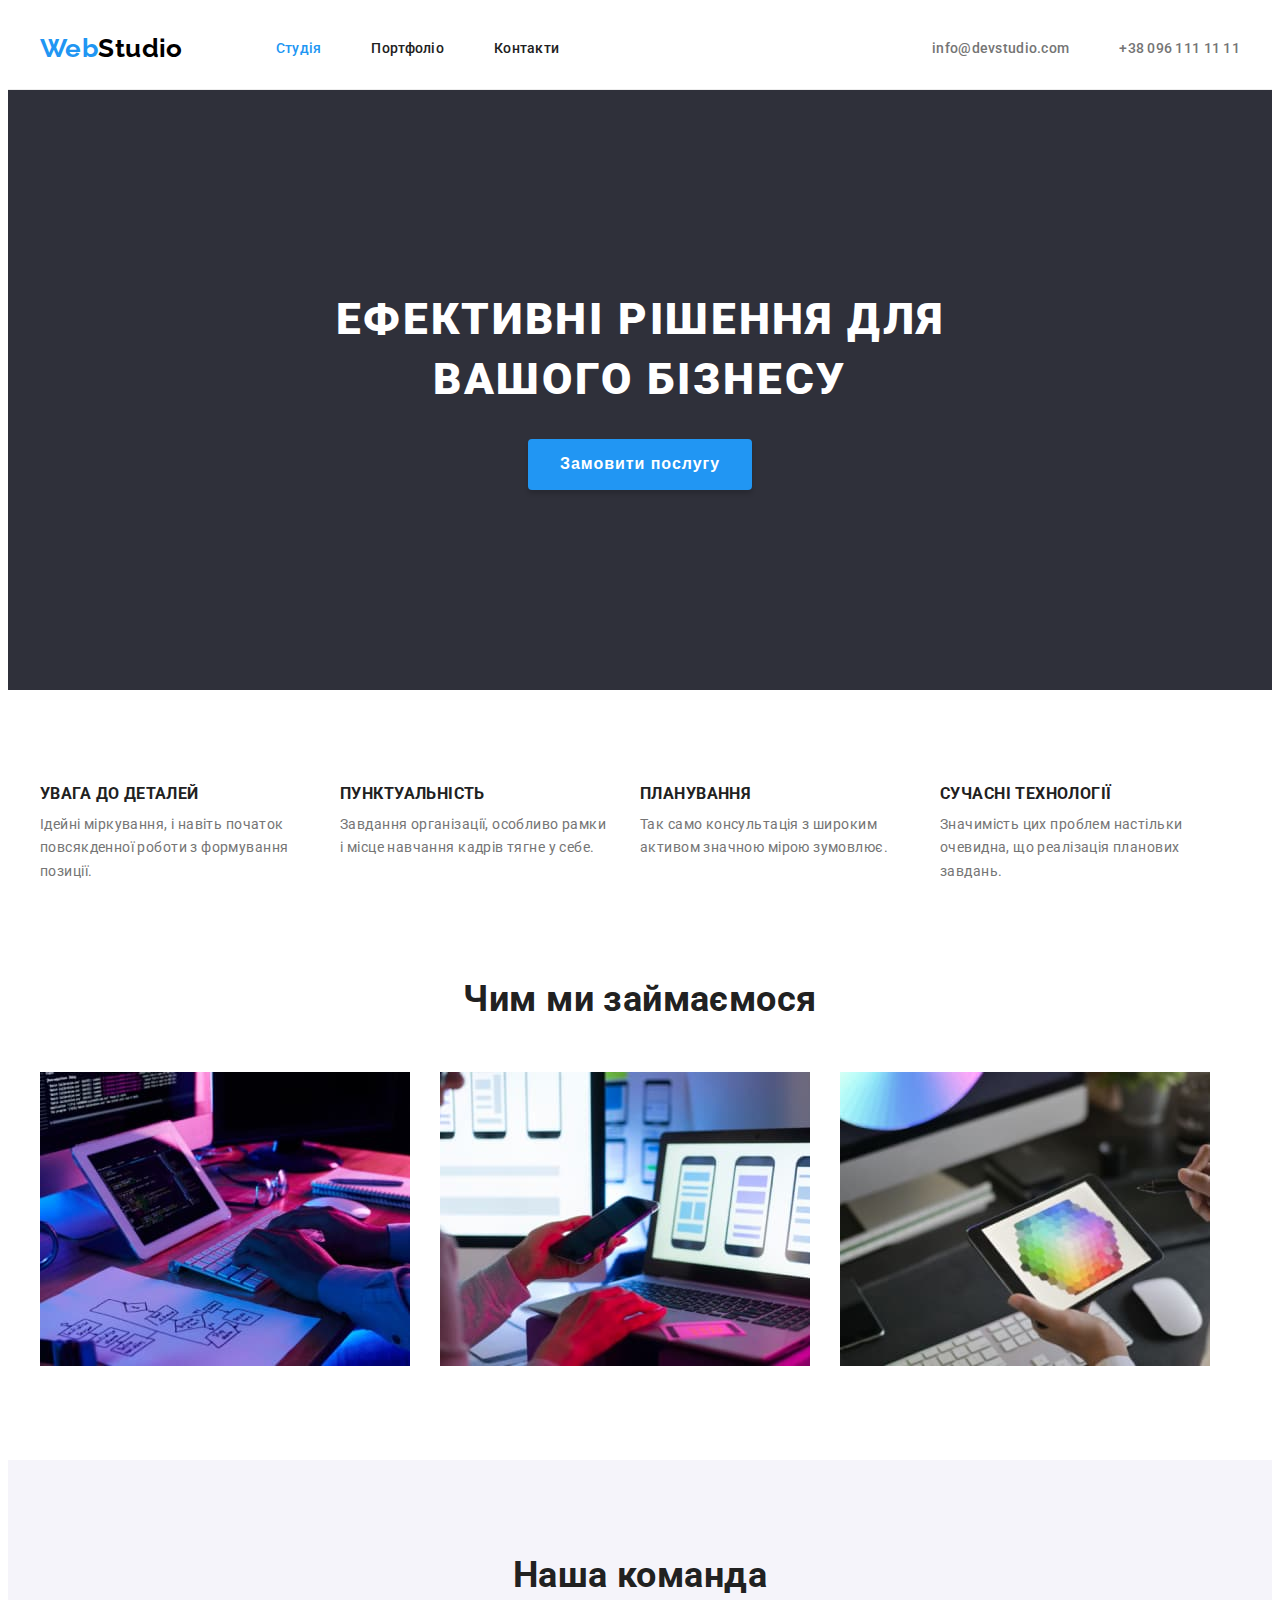
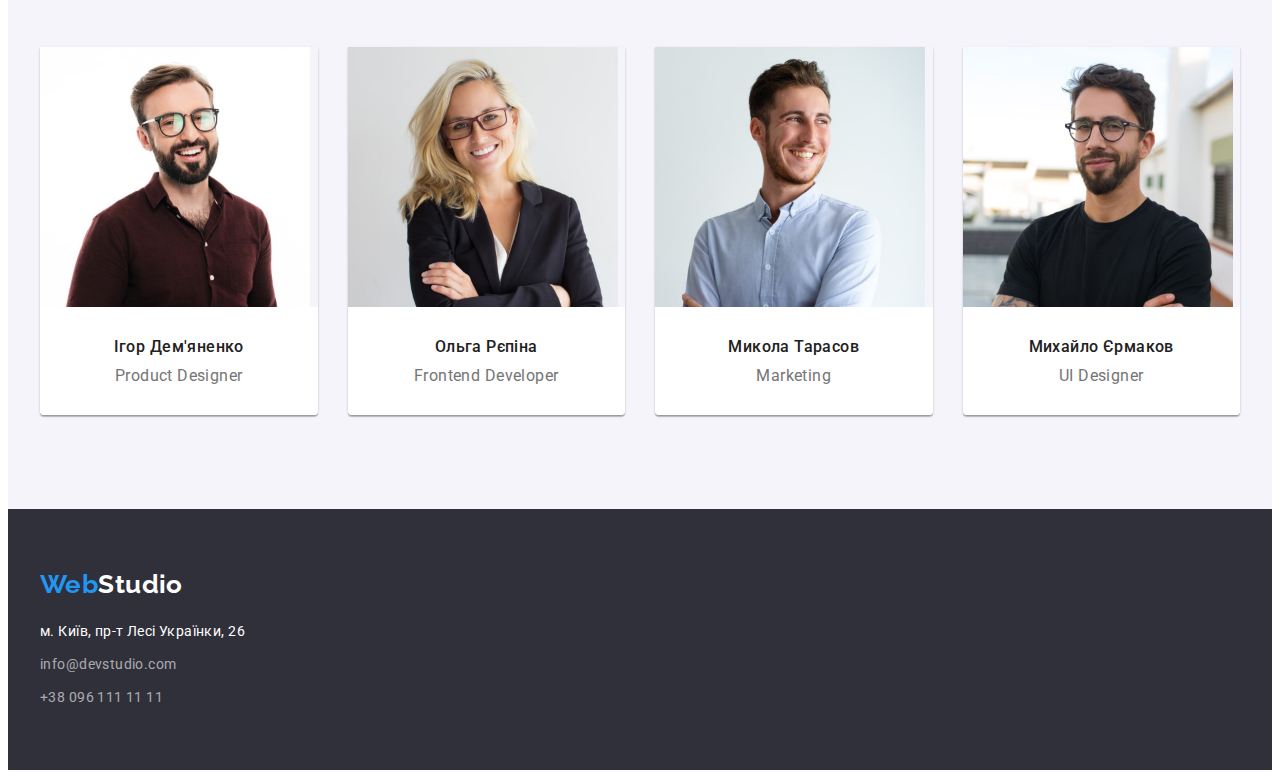
==== index.html @ 04709616 "Start pages" ====
<!DOCTYPE html>
<html lang="uk">
  <head>
    <meta charset="UTF-8" />
    <meta http-equiv="X-UA-Compatible" content="IE=edge" />
    <meta name="viewport" content="width=device-width, initial-scale=1.0" />
    <title>Головна</title>
    <link
      href="https://fonts.googleapis.com/css2?family=Raleway:wght@700&family=Roboto:wght@400;500;700;900&display=swap"
      rel="stylesheet"
    />
    <link
      rel="stylesheet"
      href="https://cdnjs.cloudflare.com/ajax/libs/modern-normalize/1.1.0/modern-normalize.min.css"
      integrity="sha512-wpPYUAdjBVSE4KJnH1VR1HeZfpl1ub8YT/NKx4PuQ5NmX2tKuGu6U/JRp5y+Y8XG2tV+wKQpNHVUX03MfMFn9Q=="
      crossorigin="anonymous"
      referrerpolicy="no-referrer"
    />
    <link rel="stylesheet" href="./css/style.css" />
  </head>
  <body>
    <header class="header">
      <div class="container">
        <a href="" class="logo"><span class="logo-wrap">Web</span>Studio</a>
        <nav class="nav">
          <ul class="list link-menu">
            <li class="list-item">
              <a href="./index.html" class="nav-link current">Студія</a>
            </li>
            <li class="list-item">
              <a href="./portfolio.html" class="nav-link">Портфоліо</a>
            </li>
            <li class="list-item"><a href="" class="nav-link">Контакти</a></li>
          </ul>
        </nav>
        <ul class="list link-menu contact-menu">
          <li class="list-item contact-item">
            <a href="mailto:info@devstudio.com" class="nav-link nav-contact"
              >info@devstudio.com</a
            >
          </li>
          <li class="list-item contact-item">
            <a href="tel:+380961111111" class="nav-link nav-contact"
              >+38 096 111 11 11</a
            >
          </li>
        </ul>
      </div>
    </header>

    <main>
      <section class="hero">
        <div class="container">
          <h1 class="hero-title">
            Ефективні рішення для<br />
            вашого бізнесу
          </h1>
          <button type="button" class="btn">Замовити послугу</button>
        </div>
      </section>

      <section class="section">
        <div class="container">
          <h2 class="visually-hidden">Переваги</h2>
          <ul class="list advantage">
            <li class="advantage-item">
              <h3 class="subtitle">Увага до деталей</h3>
              <p class="text">
                Ідейні міркування, і навіть початок повсякденної роботи з
                формування позиції.
              </p>
            </li>
            <li class="advantage-item">
              <h3 class="subtitle">Пунктуальність</h3>
              <p class="text">
                Завдання організації, особливо рамки і місце навчання кадрів
                тягне у себе.
              </p>
            </li>
            <li class="advantage-item">
              <h3 class="subtitle">Планування</h3>
              <p class="text">
                Так само консультація з широким активом значною мірою зумовлює.
              </p>
            </li>
            <li class="advantage-item">
              <h3 class="subtitle">Сучасні технології</h3>
              <p class="text">
                Значимість цих проблем настільки очевидна, що реалізація
                планових завдань.
              </p>
            </li>
          </ul>
        </div>
      </section>
      <section class="section about-pic">
        <div class="container">
          <h2 class="title">Чим ми займаємося</h2>
          <ul class="list">
            <li class="card-item">
              <img
                class="pic"
                src="./images/img1.jpg"
                alt="Чоловік набирає текст на клавіатурі"
                width="370"
                height="294"
              />
            </li>
            <li class="card-item">
              <img
                class="pic"
                src="./images/img2.jpg"
                alt="Жінка порівнює телефон у руках та на моніторі комп'ютера"
                width="370"
                height="294"
              />
            </li>
            <li class="card-item">
              <img
                class="pic"
                src="./images/img3.jpg"
                alt="Дівчина тримає планшет із різнокольоровим зображенням"
                width="370"
                height="294"
              />
            </li>
          </ul>
        </div>
      </section>
      <section class="section team">
        <div class="container">
          <h2 class="title">Наша команда</h2>
          <ul class="list">
            <li class="list-wrap">
              <img
                class="pic"
                src="./images/person1.jpg"
                alt="Чоловік в окулярах та з бородою"
                width="270"
                height="260"
              />
              <div class="team-wrap">
                <h3 class="subtitle person-name">Ігор Дем'яненко</h3>
                <p lang="en" class="text staff">Product Designer</p>
              </div>
            </li>
            <li class="list-wrap">
              <img
                class="pic"
                src="./images/person2.jpg"
                alt="Світловолоса жінка в окулярах"
                width="270"
                height="260"
              />
              <div class="team-wrap">
                <h3 class="subtitle person-name">Ольга Рєпіна</h3>
                <p lang="en" class="text staff">Frontend Developer</p>
              </div>
            </li>
            <li class="list-wrap">
              <img
                class="pic"
                src="./images/person3.jpg"
                alt="Чоловік з широкою посмішкою"
                width="270"
                height="260"
              />
              <div class="team-wrap">
                <h3 class="subtitle person-name">Микола Тарасов</h3>
                <p lang="en" class="text staff">Marketing</p>
              </div>
            </li>
            <li class="list-wrap">
              <img
                class="pic"
                src="./images/person4.jpg"
                alt="Чоловік з гарною посмішкою та темним волоссям"
                width="270"
                height="260"
              />
              <div class="team-wrap">
                <h3 class="subtitle person-name">Михайло Єрмаков</h3>
                <p lang="en" class="text staff">UI Designer</p>
              </div>
            </li>
          </ul>
        </div>
      </section>
    </main>

    <footer class="footer">
      <div class="container">
        <a href="" class="logo"><span class="logo-wrap">Web</span>Studio</a>
        <address class="address">
          <ul class="list">
            <li class="address-item">
              <a
                class="address-link map-link"
                href="https://goo.gl/maps/sGmAFH82e1hSpcsq9"
                target="_blank"
                rel="noopener noreferrer"
                >м. Київ, пр-т Лесі Українки, 26</a
              >
            </li>
            <li class="address-item">
              <a href="mailto:info@devstudio.com" class="address-link"
                >info@devstudio.com</a
              >
            </li>
            <li class="address-item">
              <a href="tel:+380961111111" class="address-link"
                >+38 096 111 11 11</a
              >
            </li>
          </ul>
        </address>
      </div>
    </footer>
  </body>
</html>
---- css/style.css ----
body {
    font-family: 'Roboto', sans-serif;
    color: #212121;
    font-size: 14px;
    font-weight: 400;
    letter-spacing: 0.03em;
}
:root {
    --sub-bg-color: #2196F3;
    --main-bg-color: #2F303A;
    --sub-text-color: #757575;
    --special-text-color: #ffffff;
    --light-blue-color: #188CE8;
}
.section {
    padding-top: 94px;
    padding-bottom: 94px;
    
}

.list {
    margin-top: 0;
    margin-bottom: 0;
    padding-left: 0;
    list-style: none;
}
.container {
    padding-left: 15px;
    padding-right: 15px;
    margin-left: auto;
    margin-right: auto;
    max-width: 1200px;
    
}
.logo {
    color: #000000;
    font-family: 'Raleway', sans-serif;
    font-weight: 700;
    font-size: 26px;
    line-height: 1.2;
    text-decoration: none;
}
.logo-wrap {
    color: var(--sub-bg-color);
}
.nav-link {
    display: block;
    padding-top: 32px;
    padding-bottom: 32px;
    font-weight: 500;
    line-height: 1.2;
    letter-spacing: 0.02em;
    text-decoration: none;
    color: #212121;
}
.nav-link:hover, .nav-link:focus {
    color: var(--sub-bg-color);
}
.nav-contact {
    color: var(--sub-text-color);
}
.footer {
    padding-top: 60px;
    padding-bottom: 60px;
    background: var(--main-bg-color);
}
.footer .logo {
    display: inline-block;
    margin-bottom: 20px;
    color: var(--special-text-color);
}
.address-link {
    line-height: 1.7;
    color: rgba(255, 255, 255, 0.6);
    text-decoration: none;
    font-style: normal;
}
.address-item:not(:last-child) {
    margin-bottom: 9px;
}
.map-link {
    color: var(--special-text-color);
}

.hero {
    padding: 200px;
    background: var(--main-bg-color);
}
.hero > .container {
    text-align: center;
}
.hero-title {
    margin-top: 0;
    margin-bottom: 30px;
    text-transform: uppercase;
    
    color: var(--special-text-color);
    font-weight: 900;
    font-size: 44px;
    letter-spacing: 0.06em;
    line-height: 1.36;
}
.btn {
    padding-top: 10px;
    padding-right: 32px;
    padding-bottom: 10px;
    padding-left: 32px;
    font-weight: 700;
    font-size: 16px;
    line-height: 1.88;
    letter-spacing: 0.06em;
    background-color: var(--sub-bg-color);
    color: var(--special-text-color);
    border-style: none;
    box-shadow: 0px 4px 4px rgba(0, 0, 0, 0.15);
    border-radius: 4px;
    cursor: pointer;
}
.btn:hover, .btn:focus {
    background-color: var(--light-blue-color);
}
.visually-hidden {
    overflow: hidden;
    position: absolute;
    white-space: nowrap;
    clip: rect(0 0 0 0);
    clip-path: inset(50%);
    height: 1px;
    width: 1px;
}
.subtitle {
    margin-top: 0;
    margin-bottom: 10px;
    text-transform: uppercase;
    font-weight: 700;
}
.text {
    margin-top: 0;
    margin-bottom: 0;
    line-height: 1.71;
    color: var(--sub-text-color);
}
.pic {
    display: block;
}
.title {
    margin-top: 0;
    margin-bottom: 0;
    font-weight: 700;
    font-size: 36px;
    line-height: 1.2;
    text-align: center;
}
.list-wrap {
    border-radius: 0px 0px 4px 4px;
    width: 370px;
    box-shadow: 0px 1px 3px rgba(0, 0, 0, 0.12),
                0px 1px 1px rgba(0, 0, 0, 0.14),
                0px 2px 1px rgba(0, 0, 0, 0.2);
}
.person-name {
    font-weight: 500;
    font-size: 16px;
    line-height: 1.2;
    text-align: center;
    text-transform: none;
}
.staff {
    font-size: 16px;
    line-height: 1.2;
    text-align: center;
}

.list-btn .btn {
    padding-top: 4px;
    padding-right: 22px;
    padding-bottom: 4px;
    padding-left: 22px;
    min-width: 73px;
    font-weight: 500;
    background-color: #F5F4FA;
    border-radius: 4px;
    color: inherit;
    box-shadow: none;
}
.list-btn .btn:hover,
.list-btn .btn:focus {
    background-color: var(--sub-bg-color);
    color: var(--special-text-color);
    box-shadow: 0px 3px 1px rgba(0, 0, 0, 0.1), 
                0px 1px 2px rgba(0, 0, 0, 0.08), 
                0px 2px 2px rgba(0, 0, 0, 0.12);
}

.current {
    color: var(--sub-bg-color);
}
.current:hover {
    color: var(--light-blue-color);
}
.link-menu {
    display: flex;
}
.link-menu > .list-item:not(:last-child) {
    margin-right: 50px;
}
.link-menu > .list-item:first-child {
    margin-left: 93px;
}
.header {
    border-bottom: 1px solid #ECECEC;
}
.header .container {
    display: flex;
    align-items: center;
}
.contact-menu {
    display: flex;
    margin-left: auto;
}

.advantage {
    display: flex;
}
.advantage-item {
    width: 270px;
}

.advantage-item:not(:last-child) {
    margin-right: 30px;
}
.advantage-item .subtitle {
    margin-bottom: 10px;
}

.card-set {
    display: flex;
    flex-wrap: wrap;
    gap: 30px;
}
.pic-item {
    width: 370px;
    
}
.pic-wrap {
    padding-top: 20px;
    padding-right: 20px;
    padding-bottom: 20px;
    padding-left: 20px;
    border-left: 1px solid #EEEEEE;
    border-bottom: 1px solid #EEEEEE;
    border-right: 1px solid #EEEEEE;
}
.title-portfolio {
    margin-bottom: 4px;
    font-size: 18px;
    line-height: 2;
    letter-spacing: 0.06em;
    text-align: start;
   
}
.text-portfolio {
    font-size: 16px;
    line-height: 1.88;
    
}
.about-pic {
    padding-top: 0;
}
.about-pic .title,
.team .title {
    margin-bottom: 50px;
}
.about-pic .list,
.team .list {
    display: flex;
}
.card-item:not(:last-child),
.team .list-wrap:not(:last-child) {
    margin-right: 30px;
}

.list-btn {
    display: flex;
    margin-bottom: 50px;
}

.item-btn:first-child {
    margin-left: auto;
}
.item-btn:last-child {
    margin-right: auto;
}
.list-btn .item-btn:not(:last-child) {
    margin-right: 8px;
}
.team {
    background-color: #F5F4FA;
}
.team-wrap {
    border-radius: 0px 0px 4px 4px;
    padding-top: 30px;
    padding-bottom: 30px;
    padding-right: 30px;
    padding-left: 30px;
    background-color: #FFFFFF;
}
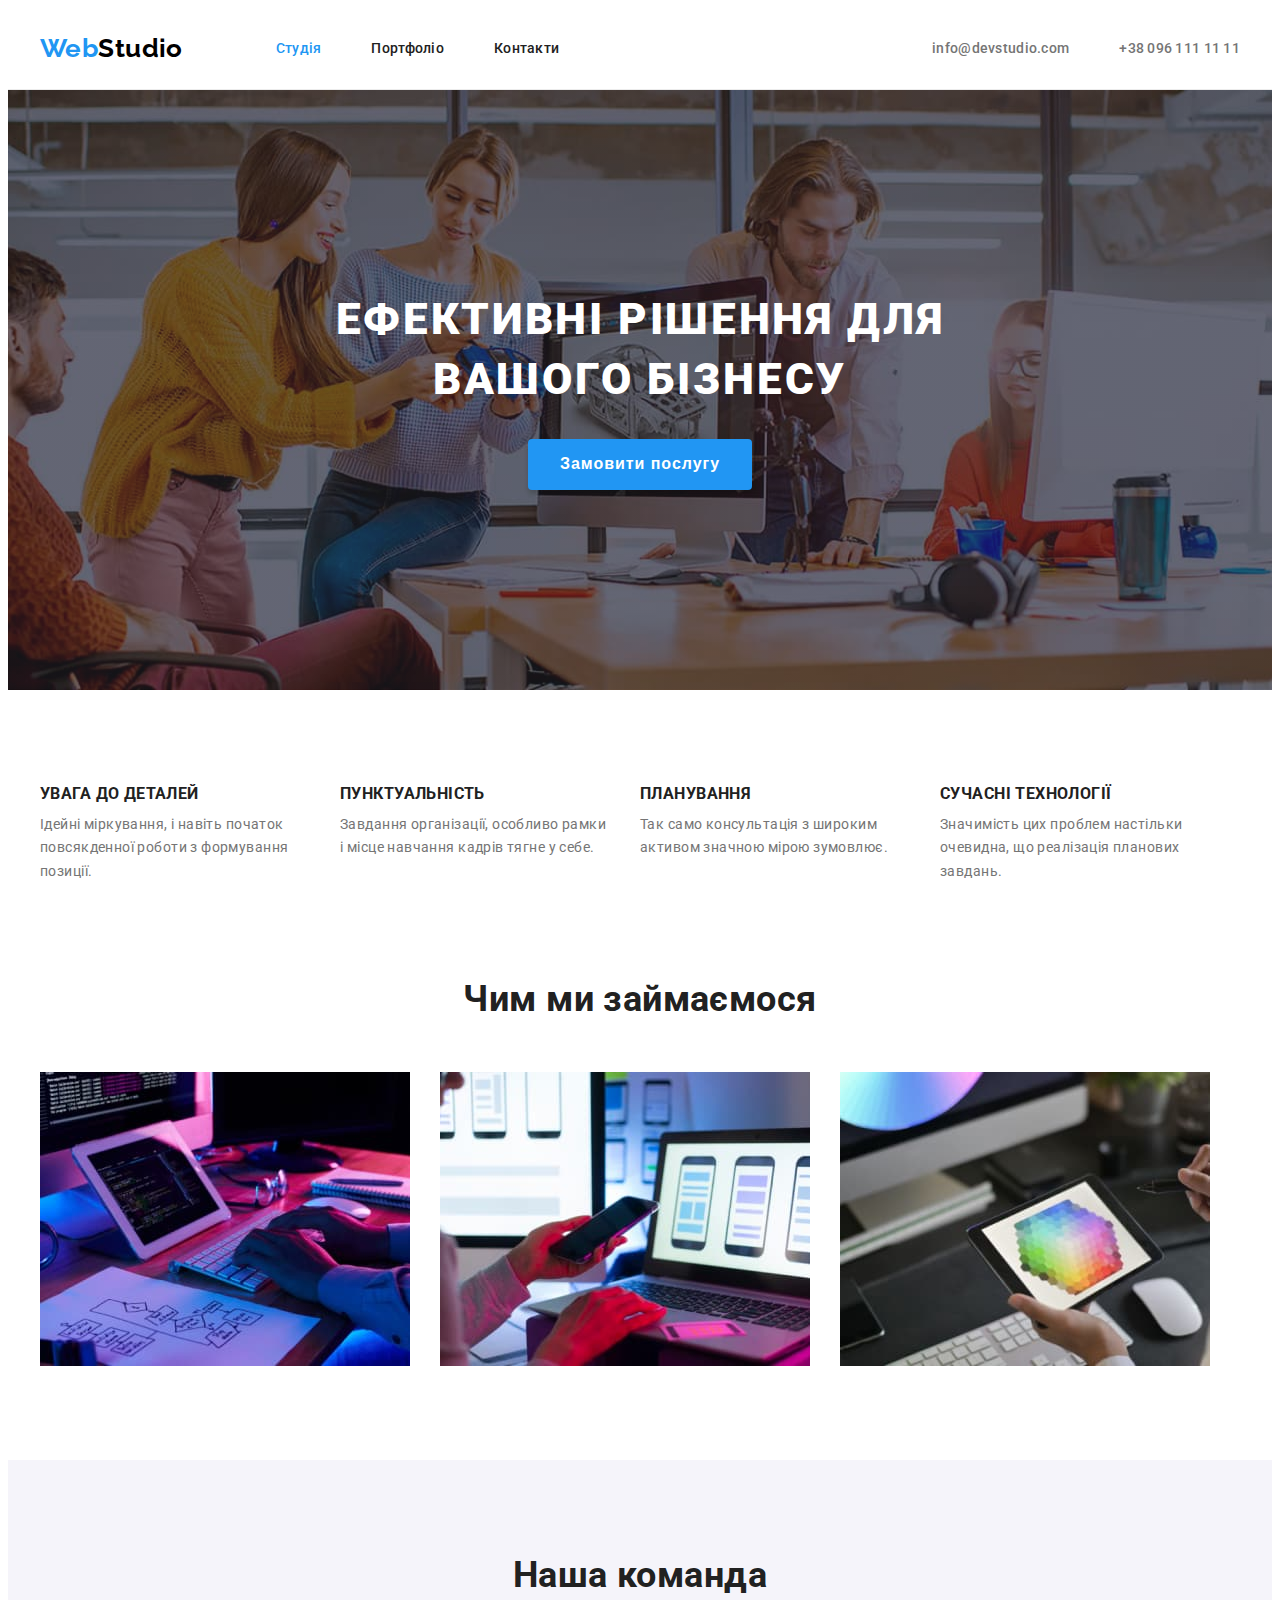
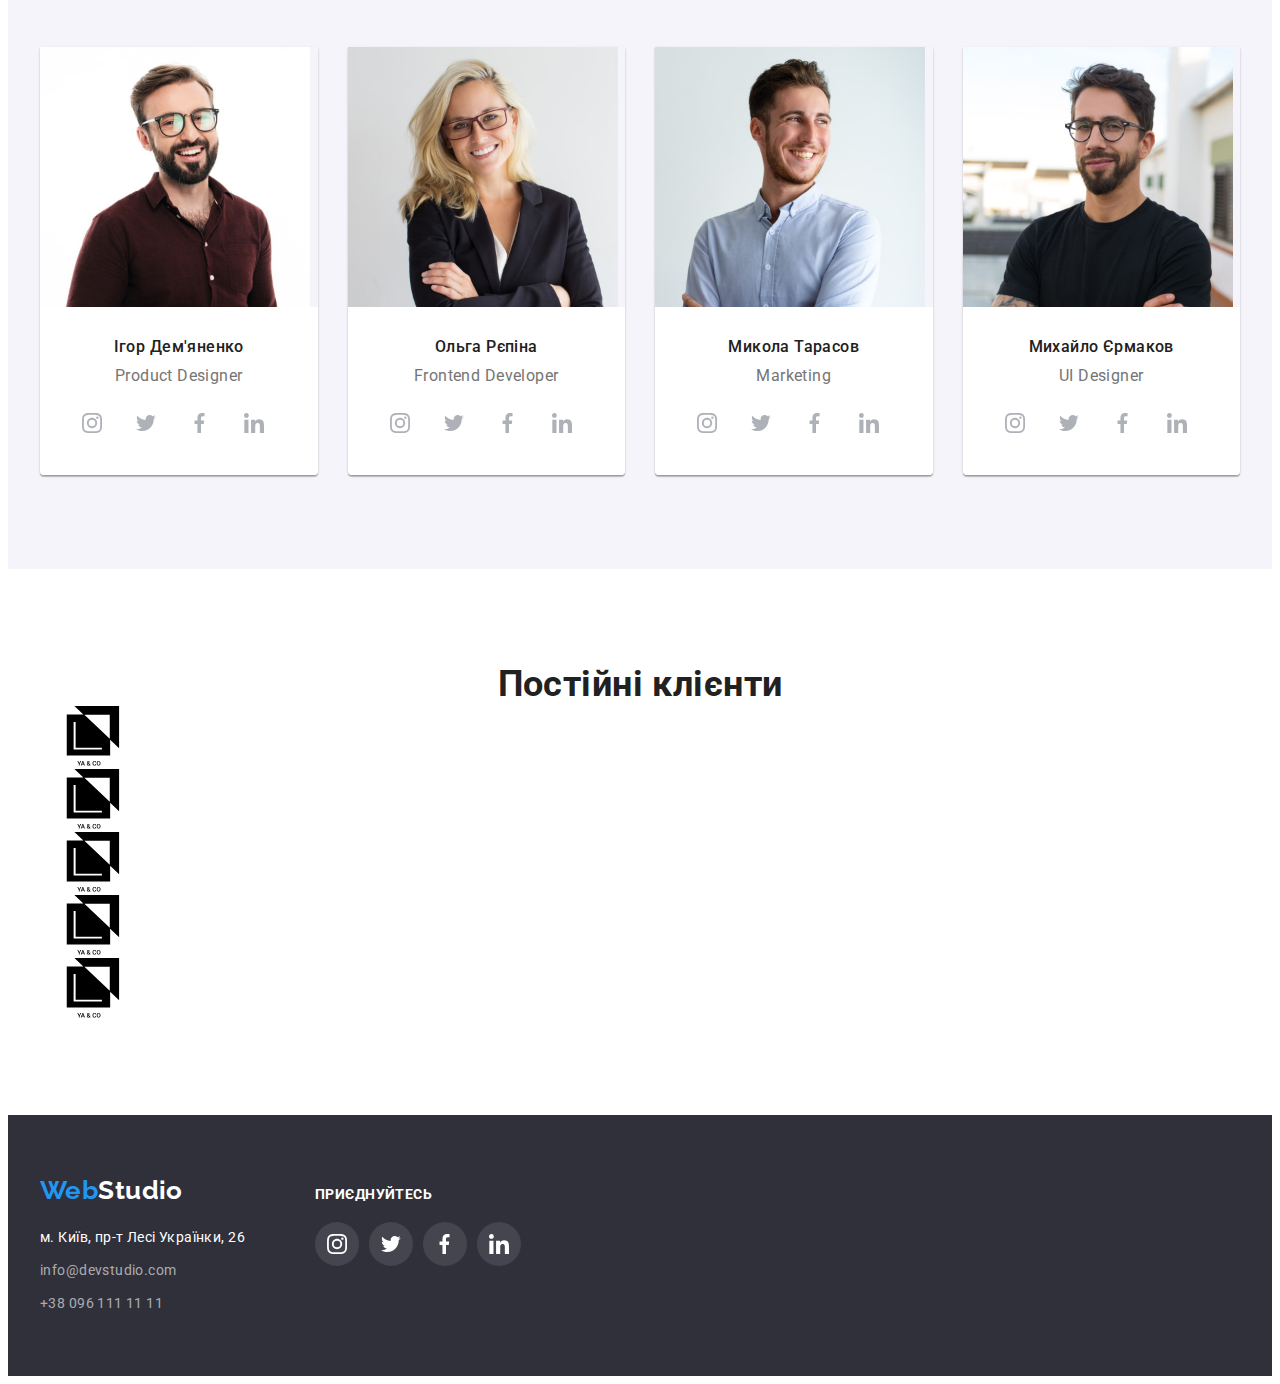
==== commit 72ed6a0c: "Додав та стилізував основні іконки" ====
--- a/index.html
+++ b/index.html
@@ -23,23 +23,23 @@
       <div class="container">
         <a href="" class="logo"><span class="logo-wrap">Web</span>Studio</a>
         <nav class="nav">
-          <ul class="list link-menu">
-            <li class="list-item">
+          <ul class="list nav-list">
+            <li class="nav-item">
               <a href="./index.html" class="nav-link current">Студія</a>
             </li>
-            <li class="list-item">
+            <li class="nav-item">
               <a href="./portfolio.html" class="nav-link">Портфоліо</a>
             </li>
-            <li class="list-item"><a href="" class="nav-link">Контакти</a></li>
+            <li class="nav-item"><a href="" class="nav-link">Контакти</a></li>
           </ul>
         </nav>
-        <ul class="list link-menu contact-menu">
-          <li class="list-item contact-item">
+        <ul class="list nav-list contact-menu">
+          <li class="nav-item contact-item">
             <a href="mailto:info@devstudio.com" class="nav-link nav-contact"
               >info@devstudio.com</a
             >
           </li>
-          <li class="list-item contact-item">
+          <li class="nav-item contact-item">
             <a href="tel:+380961111111" class="nav-link nav-contact"
               >+38 096 111 11 11</a
             >
@@ -51,10 +51,7 @@
     <main>
       <section class="hero">
         <div class="container">
-          <h1 class="hero-title">
-            Ефективні рішення для<br />
-            вашого бізнесу
-          </h1>
+          <h1 class="hero-title">Ефективні рішення для вашого бізнесу</h1>
           <button type="button" class="btn">Замовити послугу</button>
         </div>
       </section>
@@ -93,11 +90,11 @@
           </ul>
         </div>
       </section>
-      <section class="section about-pic">
+      <section class="section poster">
         <div class="container">
           <h2 class="title">Чим ми займаємося</h2>
           <ul class="list">
-            <li class="card-item">
+            <li class="poster-item">
               <img
                 class="pic"
                 src="./images/img1.jpg"
@@ -106,7 +103,7 @@
                 height="294"
               />
             </li>
-            <li class="card-item">
+            <li class="poster-item">
               <img
                 class="pic"
                 src="./images/img2.jpg"
@@ -115,7 +112,7 @@
                 height="294"
               />
             </li>
-            <li class="card-item">
+            <li class="poster-item">
               <img
                 class="pic"
                 src="./images/img3.jpg"
@@ -142,6 +139,42 @@
               <div class="team-wrap">
                 <h3 class="subtitle person-name">Ігор Дем'яненко</h3>
                 <p lang="en" class="text staff">Product Designer</p>
+                <ul class="list soc-list">
+                  <li class="soc-item">
+                    <a class="soc-link" href="">
+                      <svg class="soc-icon" width="20" height="20">
+                        <use
+                          href="./images/symbol-defs.svg#icon-instagram"
+                        ></use>
+                      </svg>
+                    </a>
+                  </li>
+                  <li class="soc-item">
+                    <a class="soc-link" href="">
+                      <svg class="soc-icon" width="20" height="20">
+                        <use href="./images/symbol-defs.svg#icon-twitter"></use>
+                      </svg>
+                    </a>
+                  </li>
+                  <li class="soc-item">
+                    <a class="soc-link" href="">
+                      <svg class="soc-icon" width="20" height="20">
+                        <use
+                          href="./images/symbol-defs.svg#icon-facebook"
+                        ></use>
+                      </svg>
+                    </a>
+                  </li>
+                  <li class="soc-item">
+                    <a class="soc-link" href="">
+                      <svg class="soc-icon" width="20" height="20">
+                        <use
+                          href="./images/symbol-defs.svg#icon-linkedin"
+                        ></use>
+                      </svg>
+                    </a>
+                  </li>
+                </ul>
               </div>
             </li>
             <li class="list-wrap">
@@ -155,6 +188,42 @@
               <div class="team-wrap">
                 <h3 class="subtitle person-name">Ольга Рєпіна</h3>
                 <p lang="en" class="text staff">Frontend Developer</p>
+                <ul class="list soc-list">
+                  <li class="soc-item">
+                    <a class="soc-link" href="">
+                      <svg class="soc-icon" width="20" height="20">
+                        <use
+                          href="./images/symbol-defs.svg#icon-instagram"
+                        ></use>
+                      </svg>
+                    </a>
+                  </li>
+                  <li class="soc-item">
+                    <a class="soc-link" href="">
+                      <svg class="soc-icon" width="20" height="20">
+                        <use href="./images/symbol-defs.svg#icon-twitter"></use>
+                      </svg>
+                    </a>
+                  </li>
+                  <li class="soc-item">
+                    <a class="soc-link" href="">
+                      <svg class="soc-icon" width="20" height="20">
+                        <use
+                          href="./images/symbol-defs.svg#icon-facebook"
+                        ></use>
+                      </svg>
+                    </a>
+                  </li>
+                  <li class="soc-item">
+                    <a class="soc-link" href="">
+                      <svg class="soc-icon" width="20" height="20">
+                        <use
+                          href="./images/symbol-defs.svg#icon-linkedin"
+                        ></use>
+                      </svg>
+                    </a>
+                  </li>
+                </ul>
               </div>
             </li>
             <li class="list-wrap">
@@ -168,6 +237,42 @@
               <div class="team-wrap">
                 <h3 class="subtitle person-name">Микола Тарасов</h3>
                 <p lang="en" class="text staff">Marketing</p>
+                <ul class="list soc-list">
+                  <li class="soc-item">
+                    <a class="soc-link" href="">
+                      <svg class="soc-icon" width="20" height="20">
+                        <use
+                          href="./images/symbol-defs.svg#icon-instagram"
+                        ></use>
+                      </svg>
+                    </a>
+                  </li>
+                  <li class="soc-item">
+                    <a class="soc-link" href="">
+                      <svg class="soc-icon" width="20" height="20">
+                        <use href="./images/symbol-defs.svg#icon-twitter"></use>
+                      </svg>
+                    </a>
+                  </li>
+                  <li class="soc-item">
+                    <a class="soc-link" href="">
+                      <svg class="soc-icon" width="20" height="20">
+                        <use
+                          href="./images/symbol-defs.svg#icon-facebook"
+                        ></use>
+                      </svg>
+                    </a>
+                  </li>
+                  <li class="soc-item">
+                    <a class="soc-link" href="">
+                      <svg class="soc-icon" width="20" height="20">
+                        <use
+                          href="./images/symbol-defs.svg#icon-linkedin"
+                        ></use>
+                      </svg>
+                    </a>
+                  </li>
+                </ul>
               </div>
             </li>
             <li class="list-wrap">
@@ -181,7 +286,85 @@
               <div class="team-wrap">
                 <h3 class="subtitle person-name">Михайло Єрмаков</h3>
                 <p lang="en" class="text staff">UI Designer</p>
+                <ul class="list soc-list">
+                  <li class="soc-item">
+                    <a class="soc-link" href="">
+                      <svg class="soc-icon" width="20" height="20">
+                        <use
+                          href="./images/symbol-defs.svg#icon-instagram"
+                        ></use>
+                      </svg>
+                    </a>
+                  </li>
+                  <li class="soc-item">
+                    <a class="soc-link" href="">
+                      <svg class="soc-icon" width="20" height="20">
+                        <use href="./images/symbol-defs.svg#icon-twitter"></use>
+                      </svg>
+                    </a>
+                  </li>
+                  <li class="soc-item">
+                    <a class="soc-link" href="">
+                      <svg class="soc-icon" width="20" height="20">
+                        <use
+                          href="./images/symbol-defs.svg#icon-facebook"
+                        ></use>
+                      </svg>
+                    </a>
+                  </li>
+                  <li class="soc-item">
+                    <a class="soc-link" href="">
+                      <svg class="soc-icon" width="20" height="20">
+                        <use
+                          href="./images/symbol-defs.svg#icon-linkedin"
+                        ></use>
+                      </svg>
+                    </a>
+                  </li>
+                </ul>
               </div>
+            </li>
+          </ul>
+        </div>
+      </section>
+      <section class="section">
+        <div class="container">
+          <h2 class="title">Постійні клієнти</h2>
+          <ul class="list">
+            <li><a href=""> </a></li>
+            <li>
+              <a href="">
+                <svg class="company-icon" width="106" height="60">
+                  <use href="./images/symbol-defs.svg#icon-yaco"></use>
+                </svg>
+              </a>
+            </li>
+            <li>
+              <a href="">
+                <svg class="company-icon" width="106" height="60">
+                  <use href="./images/symbol-defs.svg#icon-yaco"></use>
+                </svg>
+              </a>
+            </li>
+            <li>
+              <a href="">
+                <svg class="company-icon" width="106" height="60">
+                  <use href="./images/symbol-defs.svg#icon-yaco"></use>
+                </svg>
+              </a>
+            </li>
+            <li>
+              <a href=""
+                ><svg class="company-icon" width="106" height="60">
+                  <use href="./images/symbol-defs.svg#icon-yaco"></use></svg
+              ></a>
+            </li>
+            <li>
+              <a href="">
+                <svg class="company-icon" width="106" height="60">
+                  <use href="./images/symbol-defs.svg#icon-yaco"></use>
+                </svg>
+              </a>
             </li>
           </ul>
         </div>
@@ -190,30 +373,65 @@
 
     <footer class="footer">
       <div class="container">
-        <a href="" class="logo"><span class="logo-wrap">Web</span>Studio</a>
-        <address class="address">
-          <ul class="list">
-            <li class="address-item">
-              <a
-                class="address-link map-link"
-                href="https://goo.gl/maps/sGmAFH82e1hSpcsq9"
-                target="_blank"
-                rel="noopener noreferrer"
-                >м. Київ, пр-т Лесі Українки, 26</a
-              >
-            </li>
-            <li class="address-item">
-              <a href="mailto:info@devstudio.com" class="address-link"
-                >info@devstudio.com</a
-              >
-            </li>
-            <li class="address-item">
-              <a href="tel:+380961111111" class="address-link"
-                >+38 096 111 11 11</a
-              >
-            </li>
-          </ul>
-        </address>
+        <div class="address-div">
+          <a href="" class="logo"><span class="logo-wrap">Web</span>Studio</a>
+          <address>
+            <ul class="list">
+              <li class="address-item">
+                <a
+                  class="address-link map-link"
+                  href="https://goo.gl/maps/sGmAFH82e1hSpcsq9"
+                  target="_blank"
+                  rel="noopener noreferrer"
+                  >м. Київ, пр-т Лесі Українки, 26</a
+                >
+              </li>
+              <li class="address-item">
+                <a href="mailto:info@devstudio.com" class="address-link"
+                  >info@devstudio.com</a
+                >
+              </li>
+              <li class="address-item">
+                <a href="tel:+380961111111" class="address-link"
+                  >+38 096 111 11 11</a
+                >
+              </li>
+            </ul>
+          </address>
+        </div>
+        <div class="footer-soc-div">
+          <p class="subtitle">приєднуйтесь</p>
+          <ul class="list address-list">
+            <li class="soc-item">
+              <a class="soc-link" href="">
+                <svg class="soc-icon" width="20" height="20">
+                  <use href="./images/symbol-defs.svg#icon-instagram"></use>
+                </svg>
+              </a>
+            </li>
+            <li class="soc-item">
+              <a class="soc-link" href="">
+                <svg class="soc-icon" width="20" height="20">
+                  <use href="./images/symbol-defs.svg#icon-twitter"></use>
+                </svg>
+              </a>
+            </li>
+            <li class="soc-item">
+              <a class="soc-link" href="">
+                <svg class="soc-icon" width="20" height="20">
+                  <use href="./images/symbol-defs.svg#icon-facebook"></use>
+                </svg>
+              </a>
+            </li>
+            <li class="soc-item">
+              <a class="soc-link" href="">
+                <svg class="soc-icon" width="20" height="20">
+                  <use href="./images/symbol-defs.svg#icon-linkedin"></use>
+                </svg>
+              </a>
+            </li>
+          </ul>
+        </div>
       </div>
     </footer>
   </body>
--- a/css/style.css
+++ b/css/style.css
@@ -5,33 +5,54 @@
     font-weight: 400;
     letter-spacing: 0.03em;
 }
+
 :root {
     --sub-bg-color: #2196F3;
     --main-bg-color: #2F303A;
     --sub-text-color: #757575;
+    --icon-color: #AFB1B8;
     --special-text-color: #ffffff;
     --light-blue-color: #188CE8;
 }
+
+
+/* Скидання стандартних стилів браузера та правила для секцій */
+
 .section {
     padding-top: 94px;
     padding-bottom: 94px;
-    
 }
 
 .list {
     margin-top: 0;
     margin-bottom: 0;
-    padding-left: 0;
+    padding: 0;
     list-style: none;
 }
+
+
+/* Контейнер для секцій */
+
 .container {
     padding-left: 15px;
     padding-right: 15px;
     margin-left: auto;
     margin-right: auto;
     max-width: 1200px;
-    
-}
+}
+
+
+/* Шапка сайту */
+
+.header {
+    border-bottom: 1px solid #ECECEC;
+}
+
+.header .container {
+    display: flex;
+    align-items: center;
+}
+
 .logo {
     color: #000000;
     font-family: 'Raleway', sans-serif;
@@ -40,9 +61,11 @@
     line-height: 1.2;
     text-decoration: none;
 }
+
 .logo-wrap {
     color: var(--sub-bg-color);
 }
+
 .nav-link {
     display: block;
     padding-top: 32px;
@@ -53,17 +76,58 @@
     text-decoration: none;
     color: #212121;
 }
+
+.nav-contact {
+    color: var(--sub-text-color);
+}
+
 .nav-link:hover, .nav-link:focus {
     color: var(--sub-bg-color);
 }
-.nav-contact {
-    color: var(--sub-text-color);
-}
+
+.current {
+    color: var(--sub-bg-color);
+}
+
+.current:hover {
+    color: var(--light-blue-color);
+}
+
+.nav-list {
+    display: flex;
+}
+
+.nav-list > .nav-item:not(:last-child) {
+    margin-right: 50px;
+}
+
+.nav-list > .nav-item:first-child {
+    margin-left: 93px;
+}
+
+.contact-menu {
+    display: flex;
+    margin-left: auto;
+}
+
+
+/* Підвал сайту */
+
 .footer {
     padding-top: 60px;
     padding-bottom: 60px;
     background: var(--main-bg-color);
 }
+.footer .container {
+    display: flex;
+    align-items: baseline;
+}
+
+.address-div {
+    margin-right: 70px;
+}
+
+
 .footer .logo {
     display: inline-block;
     margin-bottom: 20px;
@@ -81,10 +145,49 @@
 .map-link {
     color: var(--special-text-color);
 }
+.footer .subtitle {
+    color: var(--special-text-color);
+    margin-top: 0;
+    margin-bottom: 20px;
+}
+.address-list {
+    display: flex;
+    gap: 10px;
+}
+
+.soc-link {
+    display: flex;
+    border-radius: 50%;
+    width: 44px;
+    height: 44px;
+    align-items: center;
+    justify-content: center;
+}
+.address-list .soc-link {
+    background-color: rgba(255, 255, 255, 0.1);
+}
+
+.soc-link:hover,
+.soc-link:focus {
+    background-color: var(--sub-bg-color);
+}
+.soc-icon {
+    fill: var(--special-text-color);
+}
+
+
+
+/* -----------------Головний контент----------------- */
+
+/* Герой */
 
 .hero {
     padding: 200px;
-    background: var(--main-bg-color);
+    background-color: var(--main-bg-color);
+    background-image: linear-gradient(rgba(47, 48, 58, 0.4), rgba(47, 48, 58, 0.4)), url(../images/background.jpg);
+    background-repeat: no-repeat;
+    background-position: center;
+    background-size: cover;
 }
 .hero > .container {
     text-align: center;
@@ -93,7 +196,9 @@
     margin-top: 0;
     margin-bottom: 30px;
     text-transform: uppercase;
-    
+    max-width: 696px;
+    margin-left: auto;
+    margin-right: auto;
     color: var(--special-text-color);
     font-weight: 900;
     font-size: 44px;
@@ -119,6 +224,10 @@
 .btn:hover, .btn:focus {
     background-color: var(--light-blue-color);
 }
+
+
+/* Переваги, списки параграфів */
+
 .visually-hidden {
     overflow: hidden;
     position: absolute;
@@ -128,6 +237,23 @@
     height: 1px;
     width: 1px;
 }
+
+.advantage {
+    display: flex;
+}
+
+.advantage-item {
+    width: 270px;
+}
+
+.advantage-item:not(:last-child) {
+    margin-right: 30px;
+}
+
+.advantage-item .subtitle {
+    margin-bottom: 10px;
+}
+
 .subtitle {
     margin-top: 0;
     margin-bottom: 10px;
@@ -140,9 +266,10 @@
     line-height: 1.71;
     color: var(--sub-text-color);
 }
-.pic {
-    display: block;
-}
+
+
+/* Чим ми займаємося */
+
 .title {
     margin-top: 0;
     margin-bottom: 0;
@@ -151,6 +278,32 @@
     line-height: 1.2;
     text-align: center;
 }
+
+.pic {
+    display: block;
+}
+
+.poster {
+    padding-top: 0;
+}
+
+.poster .title,
+.team .title {
+    margin-bottom: 50px;
+}
+
+.poster .list,
+.team .list {
+    display: flex;
+}
+
+.poster-item:not(:last-child),
+.team .list-wrap:not(:last-child) {
+    margin-right: 30px;
+}
+
+/* Наша команда */
+
 .list-wrap {
     border-radius: 0px 0px 4px 4px;
     width: 370px;
@@ -158,6 +311,7 @@
                 0px 1px 1px rgba(0, 0, 0, 0.14),
                 0px 2px 1px rgba(0, 0, 0, 0.2);
 }
+
 .person-name {
     font-weight: 500;
     font-size: 16px;
@@ -165,24 +319,64 @@
     text-align: center;
     text-transform: none;
 }
+
 .staff {
     font-size: 16px;
     line-height: 1.2;
     text-align: center;
 }
 
+.team {
+    background-color: #F5F4FA;
+}
+
+.team-wrap {
+    border-radius: 0px 0px 4px 4px;
+    padding-top: 30px;
+    padding-bottom: 30px;
+    padding-right: 30px;
+    padding-left: 30px;
+    background-color: var(--special-text-color);
+}
+
+.soc-list {
+    display: flex;
+    gap: 10px;
+    margin-top: 16px;
+}
+
+.team-wrap .soc-link:hover {
+    background-color: var(--sub-bg-color);
+}
+.team-wrap .soc-icon {
+    fill: var(--icon-color);
+}
+.team-wrap .soc-link:hover .soc-icon {
+    fill: var(--special-text-color);
+}
+
+
+
+/* кнопки на сторінки портфоліо */
+.list-btn {
+    display: flex;
+    justify-content: center;
+    margin-bottom: 50px;
+}
+
 .list-btn .btn {
-    padding-top: 4px;
-    padding-right: 22px;
-    padding-bottom: 4px;
-    padding-left: 22px;
-    min-width: 73px;
+    padding: 6px 22px;
+    display: inline-block;
     font-weight: 500;
     background-color: #F5F4FA;
     border-radius: 4px;
     color: inherit;
     box-shadow: none;
 }
+.list-btn .btn:first-child {
+    padding: 6px 25px;
+}
+
 .list-btn .btn:hover,
 .list-btn .btn:focus {
     background-color: var(--sub-bg-color);
@@ -192,57 +386,24 @@
                 0px 2px 2px rgba(0, 0, 0, 0.12);
 }
 
-.current {
-    color: var(--sub-bg-color);
-}
-.current:hover {
-    color: var(--light-blue-color);
-}
-.link-menu {
-    display: flex;
-}
-.link-menu > .list-item:not(:last-child) {
-    margin-right: 50px;
-}
-.link-menu > .list-item:first-child {
-    margin-left: 93px;
-}
-.header {
-    border-bottom: 1px solid #ECECEC;
-}
-.header .container {
-    display: flex;
-    align-items: center;
-}
-.contact-menu {
-    display: flex;
-    margin-left: auto;
-}
-
-.advantage {
-    display: flex;
-}
-.advantage-item {
-    width: 270px;
-}
-
-.advantage-item:not(:last-child) {
-    margin-right: 30px;
-}
-.advantage-item .subtitle {
-    margin-bottom: 10px;
-}
+.list-btn .item-btn:not(:last-child) {
+    margin-right: 8px;
+}
+
+
+/* Картки на сторінці портфоліо */
 
 .card-set {
     display: flex;
     flex-wrap: wrap;
     gap: 30px;
 }
-.pic-item {
+
+.card-item {
     width: 370px;
-    
-}
-.pic-wrap {
+}
+
+.card-wrap {
     padding-top: 20px;
     padding-right: 20px;
     padding-bottom: 20px;
@@ -251,57 +412,18 @@
     border-bottom: 1px solid #EEEEEE;
     border-right: 1px solid #EEEEEE;
 }
+
 .title-portfolio {
     margin-bottom: 4px;
     font-size: 18px;
     line-height: 2;
     letter-spacing: 0.06em;
     text-align: start;
-   
 }
 .text-portfolio {
     font-size: 16px;
     line-height: 1.88;
-    
-}
-.about-pic {
-    padding-top: 0;
-}
-.about-pic .title,
-.team .title {
-    margin-bottom: 50px;
-}
-.about-pic .list,
-.team .list {
-    display: flex;
-}
-.card-item:not(:last-child),
-.team .list-wrap:not(:last-child) {
-    margin-right: 30px;
-}
-
-.list-btn {
-    display: flex;
-    margin-bottom: 50px;
-}
-
-.item-btn:first-child {
-    margin-left: auto;
-}
-.item-btn:last-child {
-    margin-right: auto;
-}
-.list-btn .item-btn:not(:last-child) {
-    margin-right: 8px;
-}
-.team {
-    background-color: #F5F4FA;
-}
-.team-wrap {
-    border-radius: 0px 0px 4px 4px;
-    padding-top: 30px;
-    padding-bottom: 30px;
-    padding-right: 30px;
-    padding-left: 30px;
-    background-color: #FFFFFF;
-}+}
+
+
+
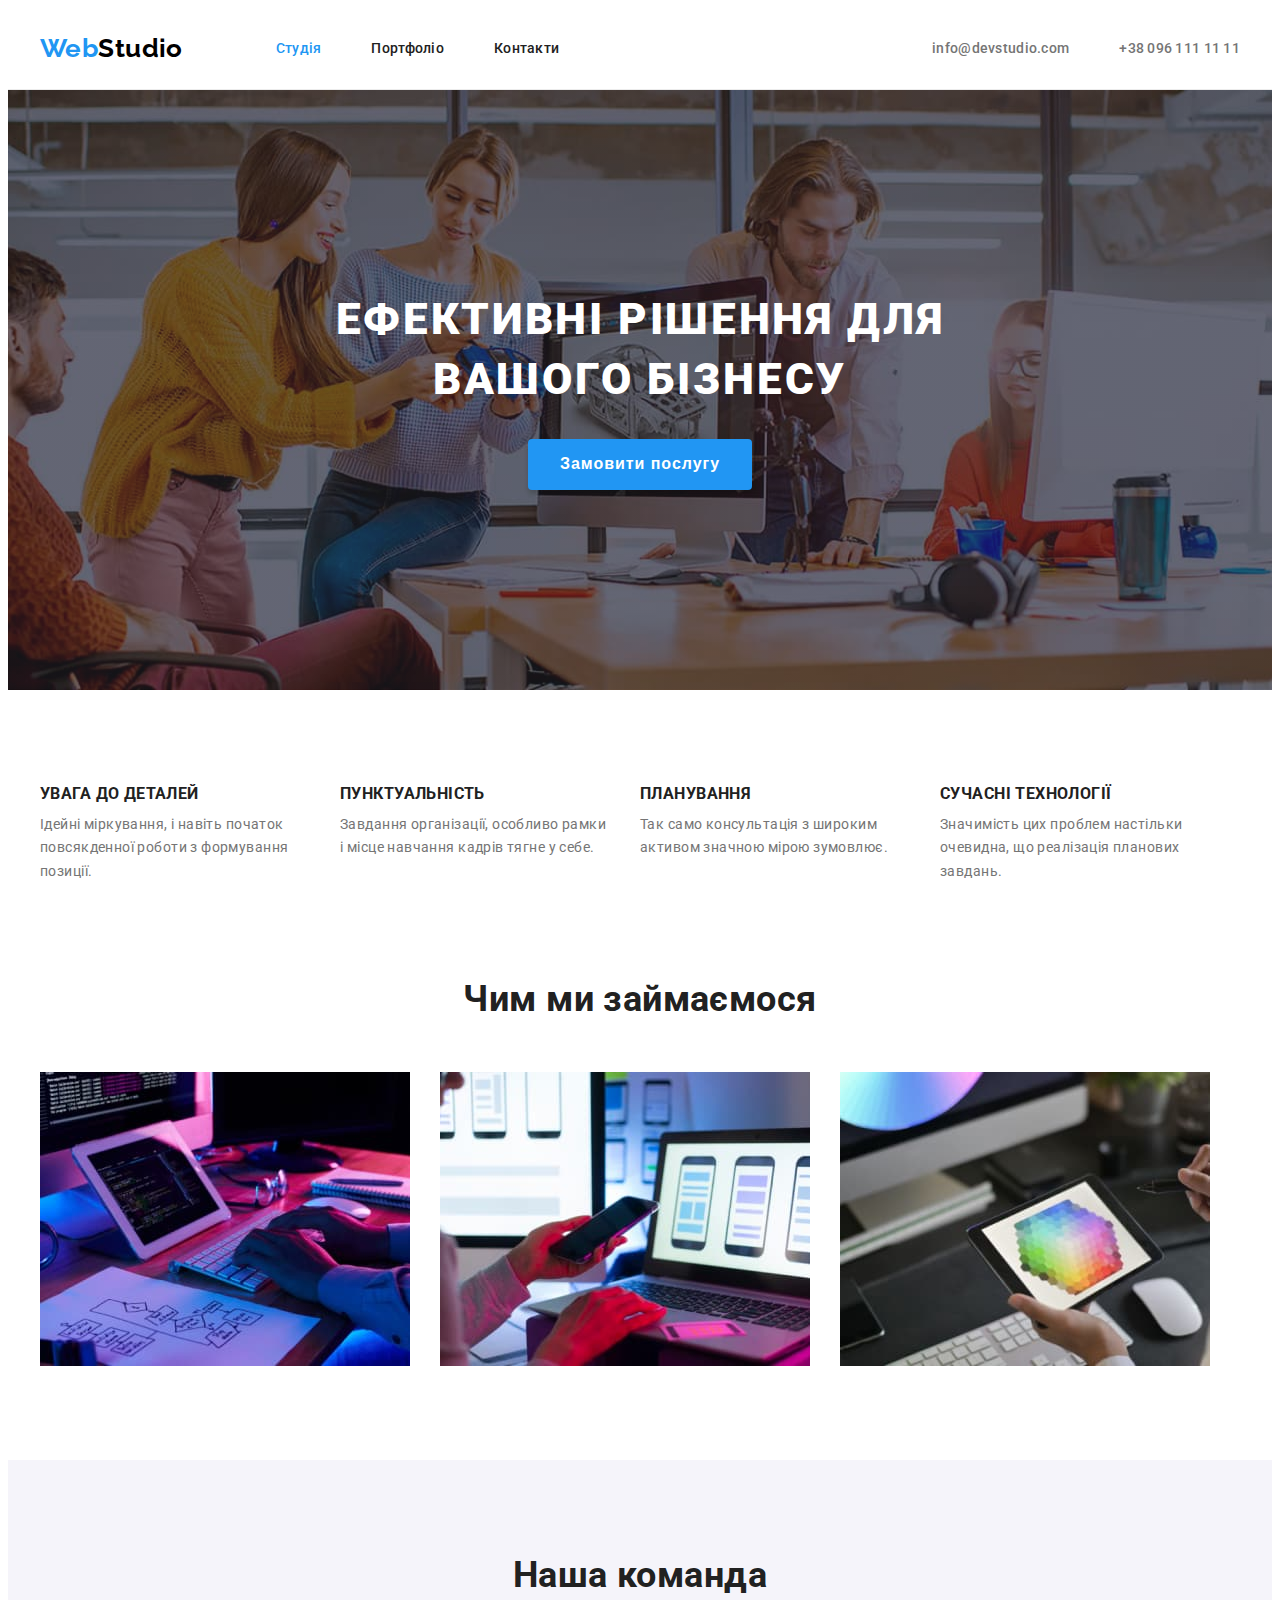
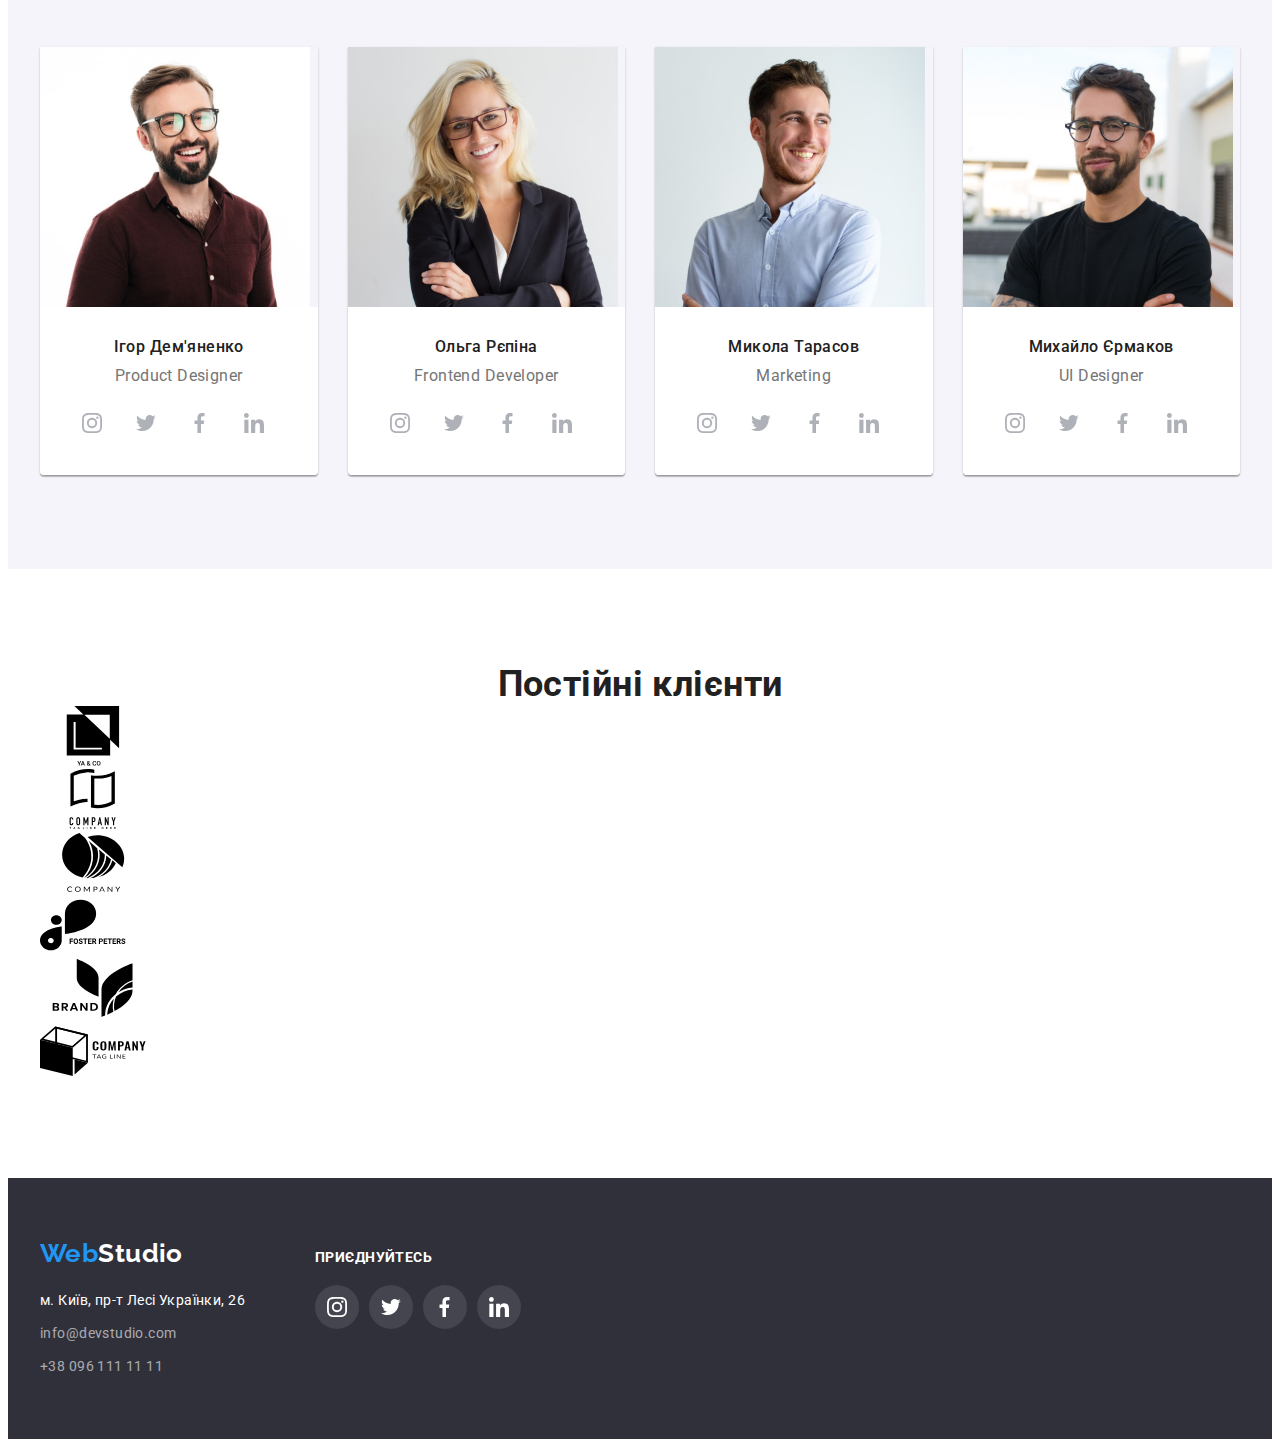
==== commit 67460459: "Виправив помилки" ====
--- a/index.html
+++ b/index.html
@@ -342,27 +342,35 @@
             <li>
               <a href="">
                 <svg class="company-icon" width="106" height="60">
-                  <use href="./images/symbol-defs.svg#icon-yaco"></use>
+                  <use href="./images/symbol-defs.svg#icon-tagline"></use>
                 </svg>
               </a>
             </li>
             <li>
               <a href="">
                 <svg class="company-icon" width="106" height="60">
-                  <use href="./images/symbol-defs.svg#icon-yaco"></use>
+                  <use href="./images/symbol-defs.svg#icon-company"></use>
                 </svg>
               </a>
             </li>
             <li>
               <a href=""
                 ><svg class="company-icon" width="106" height="60">
-                  <use href="./images/symbol-defs.svg#icon-yaco"></use></svg
-              ></a>
+                  <use href="./images/symbol-defs.svg#icon-foster"></use>
+                </svg>
+              </a>
             </li>
             <li>
               <a href="">
                 <svg class="company-icon" width="106" height="60">
-                  <use href="./images/symbol-defs.svg#icon-yaco"></use>
+                  <use href="./images/symbol-defs.svg#icon-brand"></use>
+                </svg>
+              </a>
+            </li>
+            <li>
+              <a href="">
+                <svg class="company-icon" width="106" height="60">
+                  <use href="./images/symbol-defs.svg#icon-taglinecube"></use>
                 </svg>
               </a>
             </li>
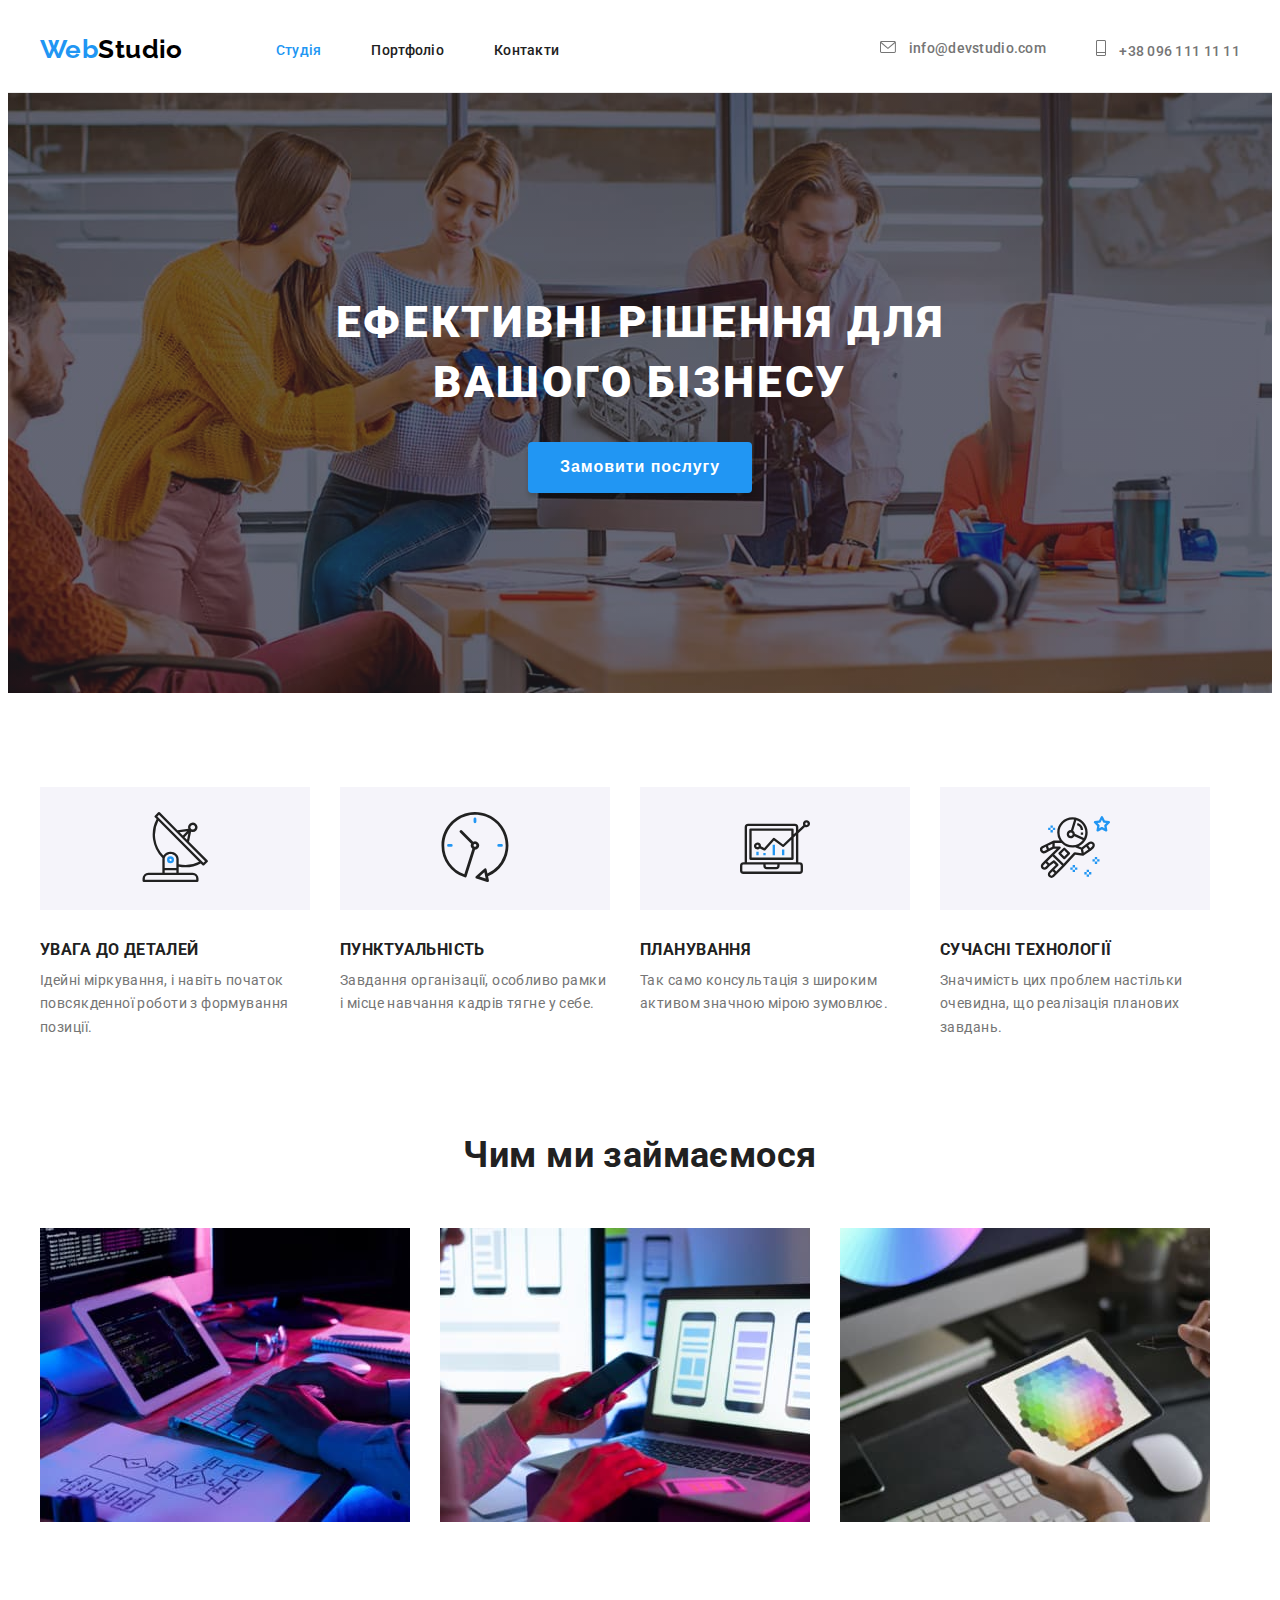
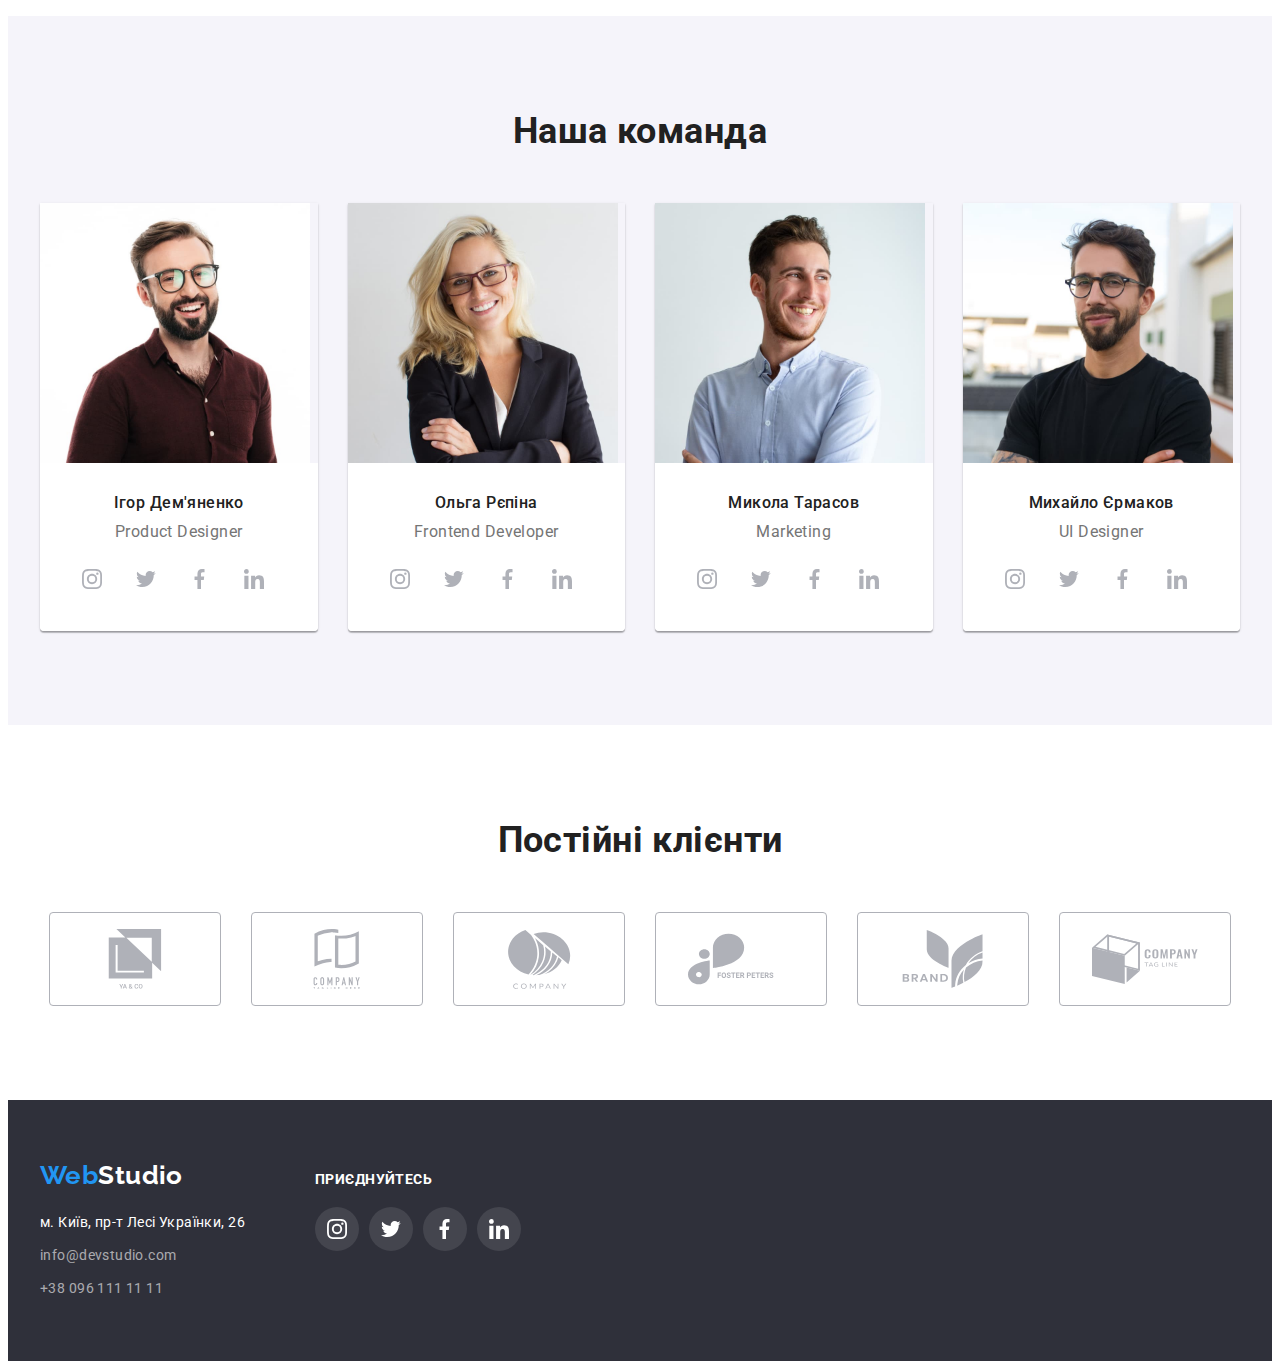
==== commit bec225e2: "Доробив сторінку" ====
--- a/index.html
+++ b/index.html
@@ -35,13 +35,19 @@
         </nav>
         <ul class="list nav-list contact-menu">
           <li class="nav-item contact-item">
-            <a href="mailto:info@devstudio.com" class="nav-link nav-contact"
-              >info@devstudio.com</a
+            <a href="mailto:info@devstudio.com" class="nav-link nav-contact">
+              <svg class="contact-icon" width="16" height="12">
+                <use href="./images/symbol-defs.svg#icon-mail"></use>
+              </svg>
+              info@devstudio.com</a
             >
           </li>
           <li class="nav-item contact-item">
-            <a href="tel:+380961111111" class="nav-link nav-contact"
-              >+38 096 111 11 11</a
+            <a href="tel:+380961111111" class="nav-link nav-contact">
+              <svg class="contact-icon" width="10" height="16">
+                <use href="./images/symbol-defs.svg#icon-phone"></use>
+              </svg>
+              +38 096 111 11 11</a
             >
           </li>
         </ul>
@@ -61,6 +67,11 @@
           <h2 class="visually-hidden">Переваги</h2>
           <ul class="list advantage">
             <li class="advantage-item">
+              <div class="advantage-icon-wrap">
+                <svg class="advantage-icon" width="70" height="70">
+                  <use href="./images/symbol-defs.svg#icon-satellite"></use>
+                </svg>
+              </div>
               <h3 class="subtitle">Увага до деталей</h3>
               <p class="text">
                 Ідейні міркування, і навіть початок повсякденної роботи з
@@ -68,6 +79,11 @@
               </p>
             </li>
             <li class="advantage-item">
+              <div class="advantage-icon-wrap">
+                <svg class="advantage-icon" width="70" height="70">
+                  <use href="./images/symbol-defs.svg#icon-clock"></use>
+                </svg>
+              </div>
               <h3 class="subtitle">Пунктуальність</h3>
               <p class="text">
                 Завдання організації, особливо рамки і місце навчання кадрів
@@ -75,12 +91,22 @@
               </p>
             </li>
             <li class="advantage-item">
+              <div class="advantage-icon-wrap">
+                <svg class="advantage-icon" width="70" height="70">
+                  <use href="./images/symbol-defs.svg#icon-diagram"></use>
+                </svg>
+              </div>
               <h3 class="subtitle">Планування</h3>
               <p class="text">
                 Так само консультація з широким активом значною мірою зумовлює.
               </p>
             </li>
             <li class="advantage-item">
+              <div class="advantage-icon-wrap">
+                <svg class="advantage-icon" width="70" height="70">
+                  <use href="./images/symbol-defs.svg#icon-astronaut"></use>
+                </svg>
+              </div>
               <h3 class="subtitle">Сучасні технології</h3>
               <p class="text">
                 Значимість цих проблем настільки очевидна, що реалізація
@@ -330,45 +356,44 @@
       <section class="section">
         <div class="container">
           <h2 class="title">Постійні клієнти</h2>
-          <ul class="list">
-            <li><a href=""> </a></li>
-            <li>
-              <a href="">
+          <ul class="list company-list">
+            <li class="company-item">
+              <a href="" class="company-link">
                 <svg class="company-icon" width="106" height="60">
                   <use href="./images/symbol-defs.svg#icon-yaco"></use>
                 </svg>
               </a>
             </li>
-            <li>
-              <a href="">
+            <li class="company-item">
+              <a href="" class="company-link">
                 <svg class="company-icon" width="106" height="60">
                   <use href="./images/symbol-defs.svg#icon-tagline"></use>
                 </svg>
               </a>
             </li>
-            <li>
-              <a href="">
+            <li class="company-item">
+              <a href="" class="company-link">
                 <svg class="company-icon" width="106" height="60">
                   <use href="./images/symbol-defs.svg#icon-company"></use>
                 </svg>
               </a>
             </li>
-            <li>
-              <a href=""
-                ><svg class="company-icon" width="106" height="60">
+            <li class="company-item">
+              <a href="" class="company-link">
+                <svg class="company-icon" width="106" height="60">
                   <use href="./images/symbol-defs.svg#icon-foster"></use>
                 </svg>
               </a>
             </li>
-            <li>
-              <a href="">
+            <li class="company-item">
+              <a href="" class="company-link">
                 <svg class="company-icon" width="106" height="60">
                   <use href="./images/symbol-defs.svg#icon-brand"></use>
                 </svg>
               </a>
             </li>
-            <li>
-              <a href="">
+            <li class="company-item">
+              <a href="" class="company-link">
                 <svg class="company-icon" width="106" height="60">
                   <use href="./images/symbol-defs.svg#icon-taglinecube"></use>
                 </svg>
--- a/css/style.css
+++ b/css/style.css
@@ -81,7 +81,8 @@
     color: var(--sub-text-color);
 }
 
-.nav-link:hover, .nav-link:focus {
+.nav-link:hover,
+.nav-link:focus {
     color: var(--sub-bg-color);
 }
 
@@ -89,7 +90,8 @@
     color: var(--sub-bg-color);
 }
 
-.current:hover {
+.current:hover,
+.current:focus {
     color: var(--light-blue-color);
 }
 
@@ -109,7 +111,16 @@
     display: flex;
     margin-left: auto;
 }
-
+.contact-icon {
+    margin-right: 10px;
+    align-items: baseline;
+    fill: var(--sub-text-color);
+}
+
+.nav-link:hover .contact-icon,
+.nav-link:focus .contact-icon {
+    fill: var(--sub-bg-color);
+}
 
 /* Підвал сайту */
 
@@ -266,6 +277,13 @@
     line-height: 1.71;
     color: var(--sub-text-color);
 }
+.advantage-icon-wrap {
+    padding:25px 100px;
+    margin-bottom: 30px;
+    background-color:#F5F4FA;
+    
+}
+
 
 
 /* Чим ми займаємося */
@@ -345,17 +363,52 @@
     margin-top: 16px;
 }
 
-.team-wrap .soc-link:hover {
+.team-wrap .soc-link:hover,
+.team-wrap .soc-link:focus {
     background-color: var(--sub-bg-color);
 }
 .team-wrap .soc-icon {
     fill: var(--icon-color);
 }
-.team-wrap .soc-link:hover .soc-icon {
+.team-wrap .soc-link:hover .soc-icon,
+.team-wrap .soc-link:focus .soc-icon {
     fill: var(--special-text-color);
 }
 
-
+/* Постійні клієнти */
+
+.company-list {
+    display: flex;
+    justify-content: center;
+    gap: 30px;
+    margin-top: 50px;
+}
+.company-link{
+    width: 170px;
+    height: 92px;
+    display: flex;
+    justify-content: center;
+    align-items: center;
+    border: 1px solid var(--icon-color);
+    border-radius: 4px;
+    cursor: pointer;
+}
+.company-icon {
+    fill: var(--icon-color);
+}
+.company-link:hover,
+.company-link:focus {
+    border-color: var(--sub-bg-color);
+
+    
+}
+
+.company-link:hover .company-icon,
+.company-link:focus .company-icon {
+    fill: var(--sub-bg-color);
+}
+
+/* --------------------Портфоліо-------------------- */
 
 /* кнопки на сторінки портфоліо */
 .list-btn {
@@ -402,6 +455,9 @@
 .card-item {
     width: 370px;
 }
+.card-item:hover {
+    box-shadow: 0px 1px 1px rgba(0, 0, 0, 0.12), 0px 4px 4px rgba(0, 0, 0, 0.06), 1px 4px 6px rgba(0, 0, 0, 0.16);
+}
 
 .card-wrap {
     padding-top: 20px;
